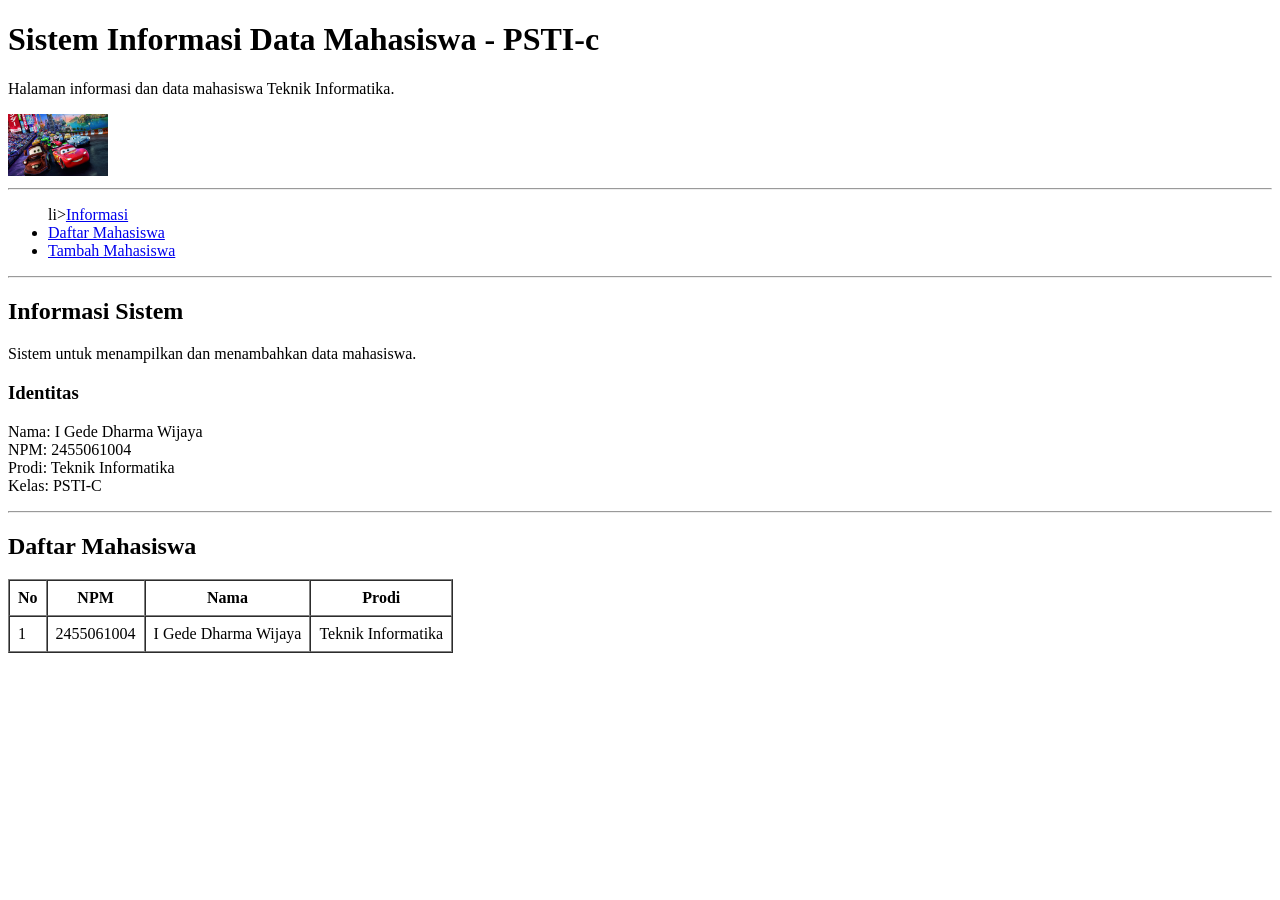
==== index.html @ 186a0c9a "feat: inisialisasi struktur dokumen dan formulir html5 sima" ====
<!DOCTYPE html>
<html lang="id">
<head>
    <meta charset="UTF-8">
    <meta name="viewport" content="width=device-width, initial-scale=1.0">
    <title>Data Mahasiswa</title>
</head>
<body id="top">

<header>
    <h1>Sistem Informasi Data Mahasiswa - PSTI-c</h1>
 <p>Halaman informasi dan data mahasiswa Teknik Informatika.</p>
<img src="foto1.jpg" alt="Logo" width="100">
</header>

<hr>

<nav>
    <ul>
    li><a href="#informasi">Informasi</a></li>
     <li><a href="#daftar-mahasiswa">Daftar Mahasiswa</a></li>
  <li><a href="#form-tambah">Tambah Mahasiswa</a></li>
    </ul>
</nav>

<hr>

<main>

<section id="informasi">
    <h2>Informasi Sistem</h2>
    <p>Sistem untuk menampilkan dan menambahkan data mahasiswa.</p>

    <article>
        <h3>Identitas</h3>
        <p>
            Nama: I Gede Dharma Wijaya<br>
            NPM: 2455061004<br>
            Prodi: Teknik Informatika<br>
            Kelas: PSTI-C
        </p>
    </article>
</section>

<hr>

<section id="daftar-mahasiswa">
    <h2>Daftar Mahasiswa</h2>

    <table border="1" cellpadding="8" cellspacing="0">
        <thead>
            <tr>
                <th>No</th><th>NPM</th><th>Nama</th><th>Prodi</th>
            </tr>
        </thead>
        <tbody>
            <tr>
                <td>1</td><td>2455061004</td><td>I Gede Dharma Wijaya</td><td>Teknik Informatika</td>
            </tr>
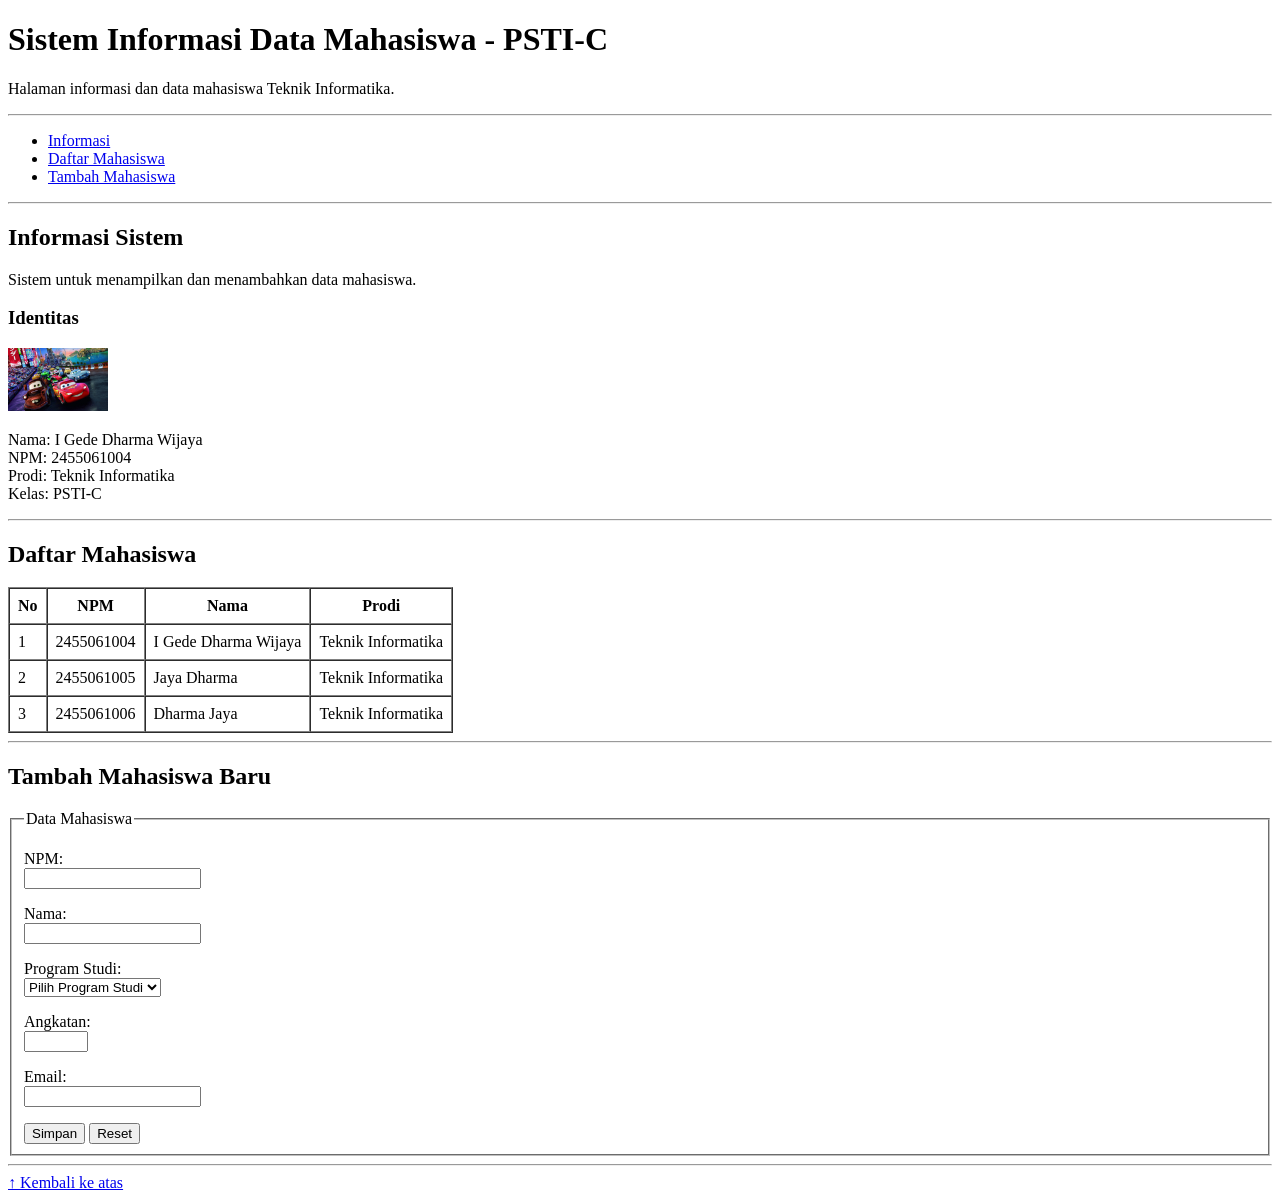
==== commit c1bfa54f: "feat: implementasi tata letak responsif flexbox dan css grid judul 2" ====
--- a/index.html
+++ b/index.html
@@ -4,22 +4,24 @@
     <meta charset="UTF-8">
     <meta name="viewport" content="width=device-width, initial-scale=1.0">
     <title>Data Mahasiswa</title>
+
+    <link rel="stylesheet" href="style.css">
 </head>
+
 <body id="top">
 
 <header>
-    <h1>Sistem Informasi Data Mahasiswa - PSTI-c</h1>
- <p>Halaman informasi dan data mahasiswa Teknik Informatika.</p>
-<img src="foto1.jpg" alt="Logo" width="100">
+    <h1>Sistem Informasi Data Mahasiswa - PSTI-C</h1>
+    <p>Halaman informasi dan data mahasiswa Teknik Informatika.</p>
 </header>
 
 <hr>
 
 <nav>
     <ul>
-    li><a href="#informasi">Informasi</a></li>
-     <li><a href="#daftar-mahasiswa">Daftar Mahasiswa</a></li>
-  <li><a href="#form-tambah">Tambah Mahasiswa</a></li>
+        <li><a href="#informasi">Informasi</a></li>
+        <li><a href="#daftar-mahasiswa">Daftar Mahasiswa</a></li>
+        <li><a href="#form-tambah">Tambah Mahasiswa</a></li>
     </ul>
 </nav>
 
@@ -27,34 +29,142 @@
 
 <main>
 
-<section id="informasi">
-    <h2>Informasi Sistem</h2>
-    <p>Sistem untuk menampilkan dan menambahkan data mahasiswa.</p>
+    <section id="informasi">
+        <h2>Informasi Sistem</h2>
+        <p>Sistem untuk menampilkan dan menambahkan data mahasiswa.</p>
 
-    <article>
-        <h3>Identitas</h3>
-        <p>
-            Nama: I Gede Dharma Wijaya<br>
-            NPM: 2455061004<br>
-            Prodi: Teknik Informatika<br>
-            Kelas: PSTI-C
-        </p>
-    </article>
-</section>
+        <article>
+            <h3>Identitas</h3>
+
+            <img src="foto1.jpg" alt="Foto Mahasiswa" width="100">
+
+            <p>
+                Nama: I Gede Dharma Wijaya<br>
+                NPM: 2455061004<br>
+                Prodi: Teknik Informatika<br>
+                Kelas: PSTI-C
+            </p>
+        </article>
+    </section>
+
+    <hr>
+
+    <section id="daftar-mahasiswa">
+        <h2>Daftar Mahasiswa</h2>
+
+        <table border="1" cellpadding="8" cellspacing="0">
+            <thead>
+                <tr>
+                    <th>No</th>
+                    <th>NPM</th>
+                    <th>Nama</th>
+                    <th>Prodi</th>
+                </tr>
+            </thead>
+
+            <tbody>
+                <tr>
+                    <td>1</td>
+                    <td>2455061004</td>
+                    <td>I Gede Dharma Wijaya</td>
+                    <td>Teknik Informatika</td>
+                </tr>
+
+                <tr>
+                    <td>2</td>
+                    <td>2455061005</td>
+                    <td>Jaya Dharma</td>
+                    <td>Teknik Informatika</td>
+                </tr>
+
+                <tr>
+                    <td>3</td>
+                    <td>2455061006</td>
+                    <td>Dharma Jaya</td>
+                    <td>Teknik Informatika</td>
+                </tr>
+            </tbody>
+        </table>
+    </section>
+
+    <hr>
+
+    <section id="form-tambah">
+        <h2>Tambah Mahasiswa Baru</h2>
+
+        <form action="#" method="POST">
+
+            <fieldset>
+                <legend>Data Mahasiswa</legend>
+
+                <p>
+                    <label for="npm">NPM:</label><br>
+                    <input
+                        type="text"
+                        id="npm"
+                        name="npm"
+                        required
+                        pattern="[0-9]{8,12}"
+                    >
+                </p>
+
+                <p>
+                    <label for="nama">Nama:</label><br>
+                    <input
+                        type="text"
+                        id="nama"
+                        name="nama"
+                        required
+                        minlength="3"
+                        maxlength="100"
+                    >
+                </p>
+
+                <p>
+                    <label for="prodi">Program Studi:</label><br>
+                    <select id="prodi" name="prodi" required>
+                        <option value="">Pilih Program Studi</option>
+                        <option>Teknik Informatika</option>
+                    </select>
+                </p>
+
+                <p>
+                    <label for="angkatan">Angkatan:</label><br>
+                    <input
+                        type="number"
+                        id="angkatan"
+                        name="angkatan"
+                        min="2018"
+                        max="2026"
+                        required
+                    >
+                </p>
+
+                <p>
+                    <label for="email">Email:</label><br>
+                    <input
+                        type="email"
+                        id="email"
+                        name="email"
+                        required
+                    >
+                </p>
+
+                <button type="submit">Simpan</button>
+                <button type="reset">Reset</button>
+
+            </fieldset>
+
+        </form>
+    </section>
+
+</main>
 
 <hr>
 
-<section id="daftar-mahasiswa">
-    <h2>Daftar Mahasiswa</h2>
+<footer>
+    <a href="#top">&uarr; Kembali ke atas</a>
+</footer>
 
-    <table border="1" cellpadding="8" cellspacing="0">
-        <thead>
-            <tr>
-                <th>No</th><th>NPM</th><th>Nama</th><th>Prodi</th>
-            </tr>
-        </thead>
-        <tbody>
-            <tr>
-                <td>1</td><td>2455061004</td><td>I Gede Dharma Wijaya</td><td>Teknik Informatika</td>
-            </tr>
-           +</body>
+</html>
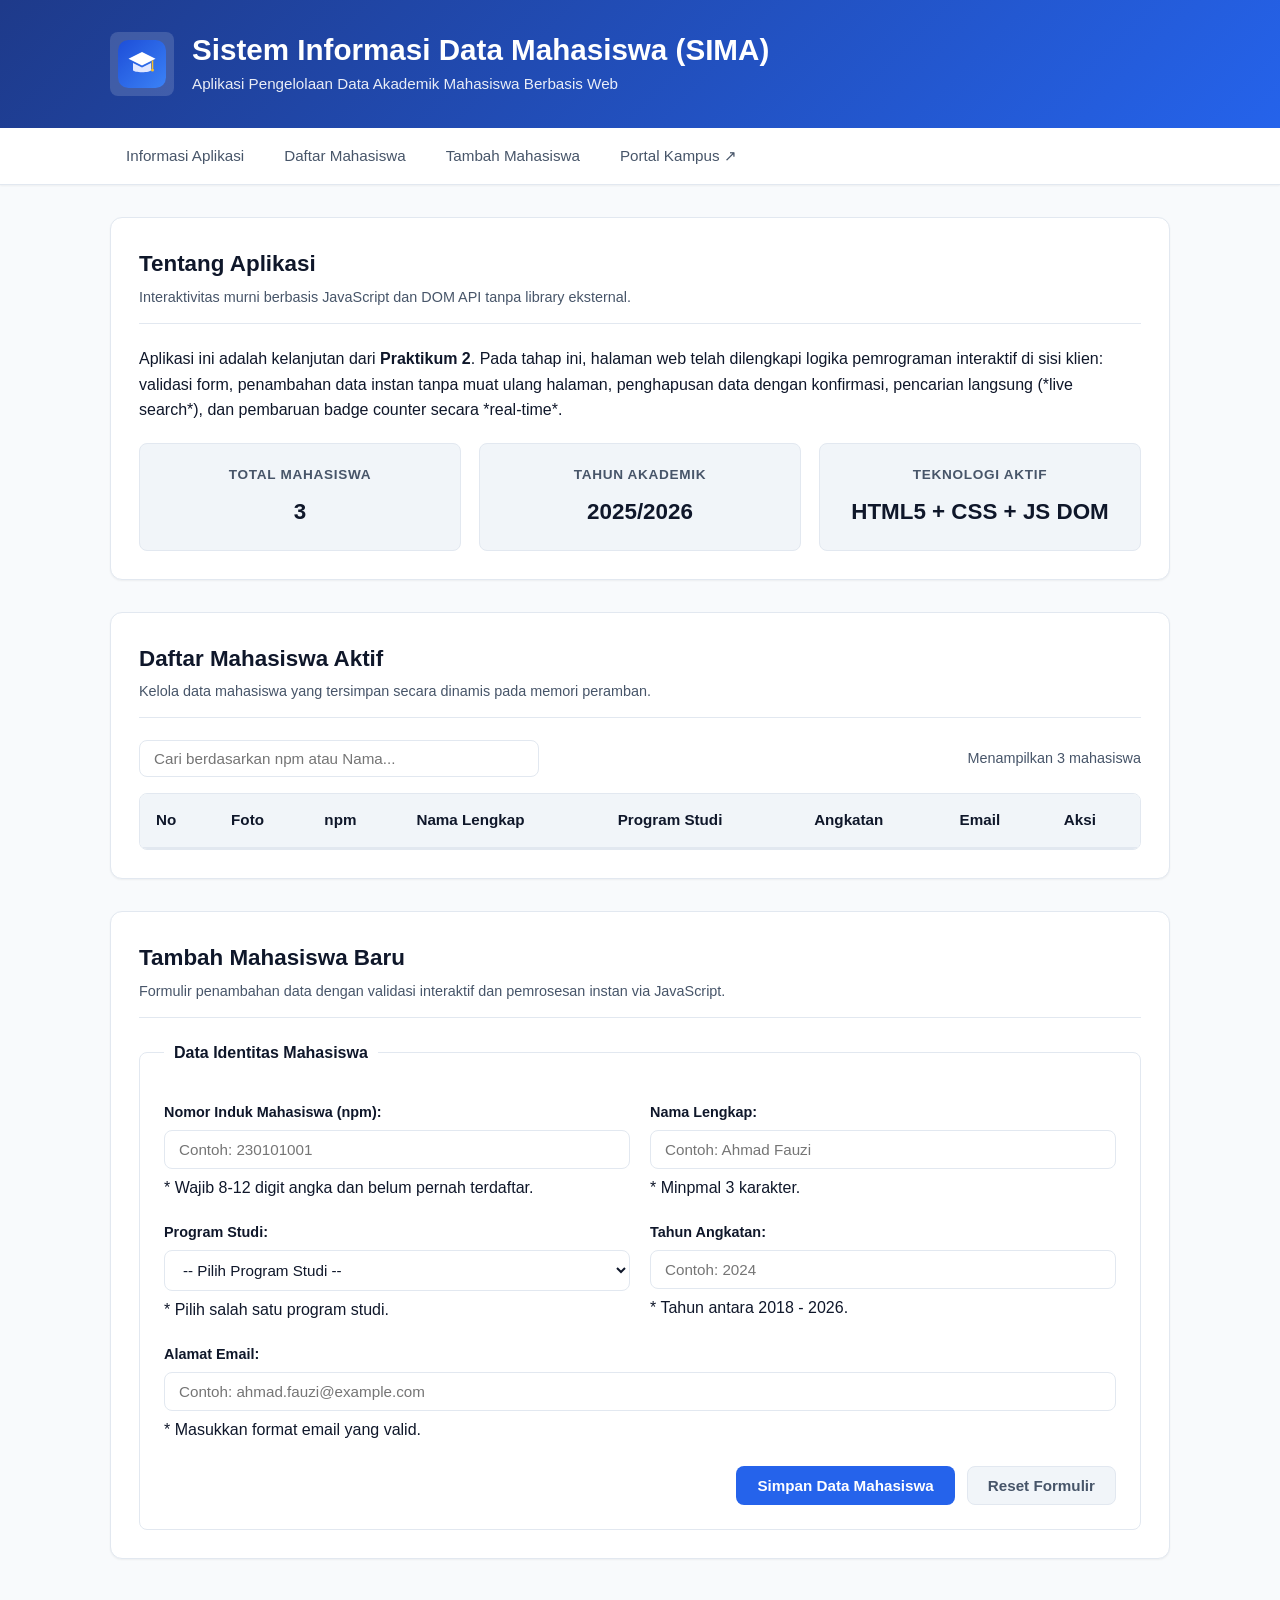
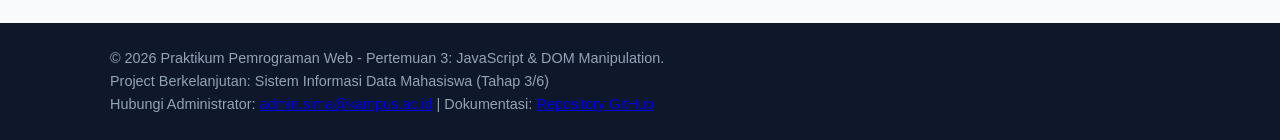
==== commit 5f7f37ac: "juddul3" ====
--- a/index.html
+++ b/index.html
@@ -3,168 +3,211 @@
 <head>
     <meta charset="UTF-8">
     <meta name="viewport" content="width=device-width, initial-scale=1.0">
-    <title>Data Mahasiswa</title>
-
+    <title>Sistem Informasi Data Mahasiswa - Praktikum 3</title>
     <link rel="stylesheet" href="style.css">
 </head>
-
-<body id="top">
-
-<header>
-    <h1>Sistem Informasi Data Mahasiswa - PSTI-C</h1>
-    <p>Halaman informasi dan data mahasiswa Teknik Informatika.</p>
-</header>
-
-<hr>
-
-<nav>
-    <ul>
-        <li><a href="#informasi">Informasi</a></li>
-        <li><a href="#daftar-mahasiswa">Daftar Mahasiswa</a></li>
-        <li><a href="#form-tambah">Tambah Mahasiswa</a></li>
-    </ul>
-</nav>
-
-<hr>
-
-<main>
-
-    <section id="informasi">
-        <h2>Informasi Sistem</h2>
-        <p>Sistem untuk menampilkan dan menambahkan data mahasiswa.</p>
-
-        <article>
-            <h3>Identitas</h3>
-
-            <img src="foto1.jpg" alt="Foto Mahasiswa" width="100">
-
+<body>
+    <script src="app.js"></script>
+
+    <!-- 1. Header Aplikasi -->
+    <header class="site-header">
+        <div class="container header-brand">
+            <a href="index.html" class="brand-logo" title="Beranda SIMA">
+                <img src="img/logo-sima.svg" alt="Logo Resmi SIMA Kampus" width="48" height="48">
+            </a>
+            <div>
+                <h1>Sistem Informasi Data Mahasiswa (SIMA)</h1>
+                <p>Aplikasi Pengelolaan Data Akademik Mahasiswa Berbasis Web</p>
+            </div>
+        </div>
+    </header>
+
+    <!-- 2. Navigation Bar Sticky -->
+    <nav class="site-nav">
+        <div class="container">
+            <ul>
+                <li><a href="#informasi">Informasi Aplikasi</a></li>
+                <li><a href="#daftar-mahasiswa">Daftar Mahasiswa</a></li>
+                <li><a href="#form-tambah">Tambah Mahasiswa</a></li>
+                <li><a href="https://kampus.ac.id" target="_blank" rel="noopener noreferrer">Portal Kampus &UpperRightArrow;</a></li>
+            </ul>
+        </div>
+    </nav>
+
+    <!-- Konten Utama Halaman -->
+    <main>
+        <div class="container">
+
+            <!-- Kotak Notifikasi Alert Dinamis (dikontrol oleh JS) -->
+            <div id="alert-box" class="alert-box" role="alert"></div>
+
+            <!-- 3. Section Informasi Aplikasi -->
+            <section id="informasi" class="content-section">
+                <div class="section-header">
+                    <h2>Tentang Aplikasi</h2>
+                    <p>Interaktivitas murni berbasis JavaScript dan DOM API tanpa library eksternal.</p>
+                </div>
+                <p>
+                    Aplikasi ini adalah kelanjutan dari <strong>Praktikum 2</strong>. Pada tahap ini, 
+                    halaman web telah dilengkapi logika pemrograman interaktif di sisi klien: validasi form, 
+                    penambahan data instan tanpa muat ulang halaman, penghapusan data dengan konfirmasi, 
+                    pencarian langsung (*live search*), dan pembaruan badge counter secara *real-time*.
+                </p>
+
+                <div class="info-grid">
+                    <article class="info-card">
+                        <h3>Total Mahasiswa</h3>
+                        <p id="total-mahasiswa-badge" class="counter-highlight">3</p>
+                    </article>
+                    <article class="info-card">
+                        <h3>Tahun Akademik</h3>
+                        <p>2025/2026</p>
+                    </article>
+                    <article class="info-card">
+                        <h3>Teknologi Aktif</h3>
+                        <p>HTML5 + CSS + JS DOM</p>
+                    </article>
+                </div>
+            </section>
+
+            <!-- 4. Section Daftar Mahasiswa, Toolbar Pencarian & 5. Tabel Data -->
+            <section id="daftar-mahasiswa" class="content-section">
+                <div class="section-header">
+                    <h2>Daftar Mahasiswa Aktif</h2>
+                    <p>Kelola data mahasiswa yang tersimpan secara dinamis pada memori peramban.</p>
+                </div>
+
+                <!-- Toolbar Pencarian dan Ringkasan Jumlah -->
+                <div class="table-toolbar">
+                    <div class="search-box">
+                        <input 
+                            type="search" 
+                            id="input-search" 
+                            class="search-input" 
+                            placeholder="Cari berdasarkan npm atau Nama...">
+                    </div>
+                    <div id="total-mahasiswa-info" class="status-summary">
+                        Menampilkan 3 mahasiswa
+                    </div>
+                </div>
+
+                <!-- Tabel Data Responsif -->
+                <div class="table-responsive">
+                    <table class="data-table">
+                        <thead>
+                            <tr>
+                                <th>No</th>
+                                <th>Foto</th>
+                                <th>npm</th>
+                                <th>Nama Lengkap</th>
+                                <th>Program Studi</th>
+                                <th>Angkatan</th>
+                                <th>Email</th>
+                                <th>Aksi</th>
+                            </tr>
+                        </thead>
+                        <tbody id="tabel-body-mahasiswa">
+                            <!-- Baris tabel akan di-generate secara dinamis oleh app.js -->
+                        </tbody>
+                    </table>
+                </div>
+            </section>
+
+            <!-- 6. Section Form Tambah Mahasiswa dengan Validasi JS -->
+            <section id="form-tambah" class="content-section">
+                <div class="section-header">
+                    <h2>Tambah Mahasiswa Baru</h2>
+                    <p>Formulir penambahan data dengan validasi interaktif dan pemrosesan instan via JavaScript.</p>
+                </div>
+
+                <form id="form-tambah-mahasiswa" class="app-form" novalidate>
+                    <fieldset>
+                        <legend>Data Identitas Mahasiswa</legend>
+
+                        <div class="form-grid">
+                            <div class="form-group">
+                                <label for="npm" class="form-label">Nomor Induk Mahasiswa (npm):</label>
+                                <input 
+                                    type="text" 
+                                    id="npm" 
+                                    name="npm" 
+                                    class="form-input" 
+                                    placeholder="Contoh: 230101001">
+                                <span class="form-help">* Wajib 8-12 digit angka dan belum pernah terdaftar.</span>
+                            </div>
+
+                            <div class="form-group">
+                                <label for="nama" class="form-label">Nama Lengkap:</label>
+                                <input 
+                                    type="text" 
+                                    id="nama" 
+                                    name="nama" 
+                                    class="form-input" 
+                                    placeholder="Contoh: Ahmad Fauzi">
+                                <span class="form-help">* Minpmal 3 karakter.</span>
+                            </div>
+
+                            <div class="form-group">
+                                <label for="program_studi" class="form-label">Program Studi:</label>
+                                <select id="program_studi" name="program_studi" class="form-select">
+                                    <option value="">-- Pilih Program Studi --</option>
+                                    <option value="Teknik Informatika">Teknik Informatika</option>
+                                    <option value="Sistem Informasi">Sistem Informasi</option>
+                                    <option value="Teknologi Informasi">Teknologi Informasi</option>
+                                    <option value="Rekayasa Perangkat Lunak">Rekayasa Perangkat Lunak</option>
+                                </select>
+                                <span class="form-help">* Pilih salah satu program studi.</span>
+                            </div>
+
+                            <div class="form-group">
+                                <label for="angkatan" class="form-label">Tahun Angkatan:</label>
+                                <input 
+                                    type="number" 
+                                    id="angkatan" 
+                                    name="angkatan" 
+                                    class="form-input" 
+                                    placeholder="Contoh: 2024">
+                                <span class="form-help">* Tahun antara 2018 - 2026.</span>
+                            </div>
+
+                            <div class="form-group full-width">
+                                <label for="email" class="form-label">Alamat Email:</label>
+                                <input 
+                                    type="email" 
+                                    id="email" 
+                                    name="email" 
+                                    class="form-input" 
+                                    placeholder="Contoh: ahmad.fauzi@example.com">
+                                <span class="form-help">* Masukkan format email yang valid.</span>
+                            </div>
+                        </div>
+
+                        <div class="form-actions">
+                            <button type="submit" class="btn btn-primary">Simpan Data Mahasiswa</button>
+                            <button type="reset" class="btn btn-secondary">Reset Formulir</button>
+                        </div>
+                    </fieldset>
+                </form>
+            </section>
+
+        </div>
+    </main>
+
+    <!-- 7. Footer -->
+    <footer class="site-footer">
+        <div class="container">
+            <p>&copy; 2026 Praktikum Pemrograman Web - Pertemuan 3: JavaScript & DOM Manipulation.</p>
+            <p>Project Berkelanjutan: Sistem Informasi Data Mahasiswa (Tahap 3/6)</p>
             <p>
-                Nama: I Gede Dharma Wijaya<br>
-                NPM: 2455061004<br>
-                Prodi: Teknik Informatika<br>
-                Kelas: PSTI-C
+                Hubungi Administrator: <a href="mailto:admin.sima@kampus.ac.id">admin.sima@kampus.ac.id</a> | 
+                Dokumentasi: <a href="https://github.com" target="_blank" rel="noopener noreferrer">Repository GitHub</a>
             </p>
-        </article>
-    </section>
-
-    <hr>
-
-    <section id="daftar-mahasiswa">
-        <h2>Daftar Mahasiswa</h2>
-
-        <table border="1" cellpadding="8" cellspacing="0">
-            <thead>
-                <tr>
-                    <th>No</th>
-                    <th>NPM</th>
-                    <th>Nama</th>
-                    <th>Prodi</th>
-                </tr>
-            </thead>
-
-            <tbody>
-                <tr>
-                    <td>1</td>
-                    <td>2455061004</td>
-                    <td>I Gede Dharma Wijaya</td>
-                    <td>Teknik Informatika</td>
-                </tr>
-
-                <tr>
-                    <td>2</td>
-                    <td>2455061005</td>
-                    <td>Jaya Dharma</td>
-                    <td>Teknik Informatika</td>
-                </tr>
-
-                <tr>
-                    <td>3</td>
-                    <td>2455061006</td>
-                    <td>Dharma Jaya</td>
-                    <td>Teknik Informatika</td>
-                </tr>
-            </tbody>
-        </table>
-    </section>
-
-    <hr>
-
-    <section id="form-tambah">
-        <h2>Tambah Mahasiswa Baru</h2>
-
-        <form action="#" method="POST">
-
-            <fieldset>
-                <legend>Data Mahasiswa</legend>
-
-                <p>
-                    <label for="npm">NPM:</label><br>
-                    <input
-                        type="text"
-                        id="npm"
-                        name="npm"
-                        required
-                        pattern="[0-9]{8,12}"
-                    >
-                </p>
-
-                <p>
-                    <label for="nama">Nama:</label><br>
-                    <input
-                        type="text"
-                        id="nama"
-                        name="nama"
-                        required
-                        minlength="3"
-                        maxlength="100"
-                    >
-                </p>
-
-                <p>
-                    <label for="prodi">Program Studi:</label><br>
-                    <select id="prodi" name="prodi" required>
-                        <option value="">Pilih Program Studi</option>
-                        <option>Teknik Informatika</option>
-                    </select>
-                </p>
-
-                <p>
-                    <label for="angkatan">Angkatan:</label><br>
-                    <input
-                        type="number"
-                        id="angkatan"
-                        name="angkatan"
-                        min="2018"
-                        max="2026"
-                        required
-                    >
-                </p>
-
-                <p>
-                    <label for="email">Email:</label><br>
-                    <input
-                        type="email"
-                        id="email"
-                        name="email"
-                        required
-                    >
-                </p>
-
-                <button type="submit">Simpan</button>
-                <button type="reset">Reset</button>
-
-            </fieldset>
-
-        </form>
-    </section>
-
-</main>
-
-<hr>
-
-<footer>
-    <a href="#top">&uarr; Kembali ke atas</a>
-</footer>
-
+        </div>
+    </footer>
+
+    <!-- Tambahkan Script JavaScript Eksternal -->
+    <script src="app.js"></script>
 </body>
-</html>+</html>
+
+
--- a/style.css
+++ b/style.css
@@ -0,0 +1,518 @@
+/* ==========================================================================
+   Praktikum 3: Implementasi Interaktivitas Web Menggunakan JavaScript dan DOM
+   Project: Sistem Informasi Data Mahasiswa (SIMA)
+   Mewarisi & Memperluas Praktikum 2 (Native CSS)
+   ========================================================================== */
+
+/* 1. CSS Variables */
+:root {
+    --primary-color: #2563eb;
+    --primary-hover: #1d4ed8;
+    --primary-light: #eff6ff;
+    --secondary-color: #64748b;
+    --secondary-hover: #475569;
+    --success-color: #10b981;
+    --success-light: #ecfdf5;
+    --danger-color: #ef4444;
+    --danger-hover: #dc2626;
+    --danger-light: #fef2f2;
+    --warning-color: #f59e0b;
+    
+    --bg-page: #f8fafc;
+    --bg-surface: #ffffff;
+    --bg-surface-alt: #f1f5f9;
+    
+    --text-primary: #0f172a;
+    --text-secondary: #475569;
+    --text-muted: #94a3b8;
+    --text-inverse: #ffffff;
+    
+    --border-color: #e2e8f0;
+    --border-radius-sm: 4px;
+    --border-radius-md: 8px;
+    --border-radius-lg: 12px;
+    
+    --shadow-sm: 0 1px 2px 0 rgba(0, 0, 0, 0.05);
+    --shadow-md: 0 4px 6px -1px rgba(0, 0, 0, 0.1), 0 2px 4px -2px rgba(0, 0, 0, 0.1);
+    
+    --font-main: -apple-system, BlinkMacSystemFont, "Segoe UI", Roboto, Oxygen, Ubuntu, Cantarell, "Helvetica Neue", sans-serif;
+    --line-height-normal: 1.6;
+}
+
+/* 2. Reset & Base Styles */
+*, *::before, *::after {
+    box-sizing: border-box;
+    margin: 0;
+    padding: 0;
+}
+
+html {
+    scroll-behavior: smooth;
+}
+
+body {
+    font-family: var(--font-main);
+    line-height: var(--line-height-normal);
+    color: var(--text-primary);
+    background-color: var(--bg-page);
+    min-height: 100vh;
+    display: flex;
+    flex-direction: column;
+}
+
+.container {
+    width: 100%;
+    max-width: 1100px;
+    margin-left: auto;
+    margin-right: auto;
+    padding-left: 20px;
+    padding-right: 20px;
+}
+
+/* 3. Header */
+.site-header {
+    background: linear-gradient(135deg, #1e3a8a 0%, #2563eb 100%);
+    color: var(--text-inverse);
+    padding: 32px 0;
+    box-shadow: var(--shadow-md);
+}
+
+.header-brand {
+    display: flex;
+    align-items: center;
+    gap: 18px;
+}
+
+.brand-logo {
+    display: flex;
+    align-items: center;
+    justify-content: center;
+    background-color: rgba(255, 255, 255, 0.15);
+    padding: 8px;
+    border-radius: var(--border-radius-md);
+    transition: transform 0.2s ease, background-color 0.2s ease;
+}
+
+.brand-logo:hover {
+    transform: scale(1.05);
+    background-color: rgba(255, 255, 255, 0.25);
+}
+
+.header-brand h1 {
+    font-size: 1.85rem;
+    font-weight: 700;
+    line-height: 1.2;
+    margin-bottom: 4px;
+}
+
+.header-brand p {
+    font-size: 0.95rem;
+    opacity: 0.9;
+}
+
+/* 4. Navigation Bar */
+.site-nav {
+    background-color: var(--bg-surface);
+    border-bottom: 1px solid var(--border-color);
+    position: sticky;
+    top: 0;
+    z-index: 100;
+    box-shadow: var(--shadow-sm);
+}
+
+.site-nav ul {
+    list-style: none;
+    display: flex;
+    gap: 8px;
+    overflow-x: auto;
+    padding: 6px 0;
+}
+
+.site-nav a {
+    display: block;
+    padding: 10px 16px;
+    color: var(--text-secondary);
+    text-decoration: none;
+    font-weight: 500;
+    font-size: 0.95rem;
+    border-radius: var(--border-radius-sm);
+    transition: all 0.2s ease;
+    white-space: nowrap;
+}
+
+.site-nav a:hover {
+    color: var(--primary-color);
+    background-color: var(--primary-light);
+}
+
+/* 5. Main Content & Sections */
+main {
+    flex: 1;
+    padding: 32px 0;
+}
+
+.content-section {
+    background-color: var(--bg-surface);
+    border: 1px solid var(--border-color);
+    border-radius: var(--border-radius-lg);
+    padding: 28px;
+    margin-bottom: 32px;
+    box-shadow: var(--shadow-sm);
+}
+
+.section-header {
+    border-bottom: 1px solid var(--border-color);
+    padding-bottom: 14px;
+    margin-bottom: 22px;
+}
+
+.section-header h2 {
+    font-size: 1.4rem;
+    color: var(--text-primary);
+    font-weight: 700;
+}
+
+.section-header p {
+    font-size: 0.9rem;
+    color: var(--text-secondary);
+    margin-top: 4px;
+}
+
+/* Info Grid */
+.info-grid {
+    display: grid;
+    grid-template-columns: repeat(auto-fit, minmax(220px, 1fr));
+    gap: 18px;
+    margin-top: 20px;
+}
+
+.info-card {
+    background-color: var(--bg-surface-alt);
+    border: 1px solid var(--border-color);
+    border-radius: var(--border-radius-md);
+    padding: 20px;
+    text-align: center;
+}
+
+.info-card h3 {
+    font-size: 0.85rem;
+    text-transform: uppercase;
+    letter-spacing: 0.05em;
+    color: var(--text-secondary);
+    margin-bottom: 8px;
+}
+
+.info-card p {
+    font-size: 1.4rem;
+    font-weight: 700;
+    color: var(--text-primary);
+}
+
+.counter-highlight {
+    color: var(--primary-color);
+}
+
+/* 6. Alert Notification Box (Dinamis dari JS) */
+.alert-box {
+    padding: 14px 18px;
+    border-radius: var(--border-radius-md);
+    margin-bottom: 20px;
+    font-size: 0.95rem;
+    font-weight: 500;
+    display: none;
+    animation: fadeIn 0.3s ease;
+}
+
+.alert-box.show {
+    display: block;
+}
+
+.alert-success {
+    background-color: var(--success-light);
+    color: #065f46;
+    border: 1px solid #a7f3d0;
+}
+
+.alert-danger {
+    background-color: var(--danger-light);
+    color: #991b1b;
+    border: 1px solid #fecaca;
+}
+
+.alert-info {
+    background-color: var(--primary-light);
+    color: #1e40af;
+    border: 1px solid #bfdbfe;
+}
+
+@keyframes fadeIn {
+    from { opacity: 0; transform: translateY(-6px); }
+    to { opacity: 1; transform: translateY(0); }
+}
+
+/* 7. Search Bar Container */
+.table-toolbar {
+    display: flex;
+    justify-content: space-between;
+    align-items: center;
+    flex-wrap: wrap;
+    gap: 12px;
+    margin-bottom: 16px;
+}
+
+.search-box {
+    position: relative;
+    flex: 1;
+    max-width: 400px;
+}
+
+.search-input {
+    width: 100%;
+    padding: 9px 14px;
+    font-size: 0.95rem;
+    border: 1.5px solid var(--border-color);
+    border-radius: var(--border-radius-md);
+    outline: none;
+    transition: all 0.2s;
+}
+
+.search-input:focus {
+    border-color: var(--primary-color);
+    box-shadow: 0 0 0 3px rgba(37, 99, 235, 0.15);
+}
+
+.status-summary {
+    font-size: 0.9rem;
+    color: var(--text-secondary);
+    font-weight: 500;
+}
+
+/* 8. Data Table */
+.table-responsive {
+    width: 100%;
+    overflow-x: auto;
+    border-radius: var(--border-radius-md);
+    border: 1px solid var(--border-color);
+}
+
+.data-table {
+    width: 100%;
+    border-collapse: collapse;
+    font-size: 0.95rem;
+    text-align: left;
+}
+
+.data-table thead {
+    background-color: var(--bg-surface-alt);
+    border-bottom: 2px solid var(--border-color);
+}
+
+.data-table th {
+    padding: 14px 16px;
+    font-weight: 600;
+    color: var(--text-primary);
+    white-space: nowrap;
+}
+
+.data-table td {
+    padding: 14px 16px;
+    border-bottom: 1px solid var(--border-color);
+    color: var(--text-secondary);
+    vertical-align: middle;
+}
+
+.data-table tbody tr:hover {
+    background-color: #f8fafc;
+}
+
+.avatar-img {
+    width: 36px;
+    height: 36px;
+    border-radius: 50%;
+    object-fit: cover;
+    display: block;
+}
+
+.badge {
+    display: inline-block;
+    padding: 4px 10px;
+    font-size: 0.8rem;
+    font-weight: 600;
+    border-radius: 9999px;
+    background-color: var(--primary-light);
+    color: var(--primary-color);
+}
+
+.link-email {
+    color: var(--primary-color);
+    text-decoration: none;
+}
+
+.link-email:hover {
+    text-decoration: underline;
+}
+
+.empty-row {
+    text-align: center;
+    padding: 32px !important;
+    color: var(--text-muted);
+    font-style: italic;
+}
+
+/* 9. Form Styles */
+.app-form fieldset {
+    border: 1px solid var(--border-color);
+    border-radius: var(--border-radius-md);
+    padding: 24px;
+}
+
+.app-form legend {
+    font-size: 1rem;
+    font-weight: 600;
+    color: var(--text-primary);
+    padding: 0 10px;
+}
+
+.form-grid {
+    display: grid;
+    grid-template-columns: repeat(2, 1fr);
+    gap: 20px;
+    margin-top: 12px;
+}
+
+.form-group {
+    display: flex;
+    flex-direction: column;
+    gap: 6px;
+}
+
+.form-group.full-width {
+    grid-column: 1 / -1;
+}
+
+.form-group label {
+    font-size: 0.9rem;
+    font-weight: 600;
+    color: var(--text-primary);
+}
+
+.required {
+    color: var(--danger-color);
+}
+
+.form-group input,
+.form-group select {
+    padding: 10px 14px;
+    font-size: 0.95rem;
+    border: 1px solid var(--border-color);
+    border-radius: var(--border-radius-md);
+    background-color: var(--bg-surface);
+    color: var(--text-primary);
+    outline: none;
+    transition: all 0.2s ease;
+}
+
+.form-group input:focus,
+.form-group select:focus {
+    border-color: var(--primary-color);
+    box-shadow: 0 0 0 3px rgba(37, 99, 235, 0.15);
+}
+
+.form-actions {
+    display: flex;
+    justify-content: flex-end;
+    gap: 12px;
+    margin-top: 24px;
+}
+
+/* 10. Buttons */
+.btn {
+    display: inline-flex;
+    align-items: center;
+    justify-content: center;
+    padding: 10px 20px;
+    font-size: 0.95rem;
+    font-weight: 600;
+    border-radius: var(--border-radius-md);
+    border: 1px solid transparent;
+    cursor: pointer;
+    transition: all 0.2s ease;
+    text-decoration: none;
+}
+
+.btn-primary {
+    background-color: var(--primary-color);
+    color: var(--text-inverse);
+}
+
+.btn-primary:hover {
+    background-color: var(--primary-hover);
+}
+
+.btn-secondary {
+    background-color: var(--bg-surface-alt);
+    color: var(--text-secondary);
+    border-color: var(--border-color);
+}
+
+.btn-secondary:hover {
+    background-color: #e2e8f0;
+    color: var(--text-primary);
+}
+
+.btn-danger {
+    background-color: var(--danger-color);
+    color: var(--text-inverse);
+}
+
+.btn-danger:hover {
+    background-color: var(--danger-hover);
+}
+
+.btn-sm {
+    padding: 6px 12px;
+    font-size: 0.85rem;
+}
+
+/* 11. Footer */
+.site-footer {
+    background-color: #0f172a;
+    color: #94a3b8;
+    padding: 24px 0;
+    font-size: 0.9rem;
+    margin-top: auto;
+}
+
+.footer-content {
+    display: flex;
+    justify-content: space-between;
+    align-items: center;
+    flex-wrap: wrap;
+    gap: 12px;
+}
+
+/* 12. Media Queries */
+@media (max-width: 768px) {
+    .form-grid {
+        grid-template-columns: 1fr;
+    }
+    
+    .header-brand {
+        flex-direction: column;
+        text-align: center;
+    }
+    
+    .table-toolbar {
+        flex-direction: column;
+        align-items: stretch;
+    }
+    
+    .search-box {
+        max-width: 100%;
+    }
+    
+    .footer-content {
+        flex-direction: column;
+        text-align: center;
+    }
+}
